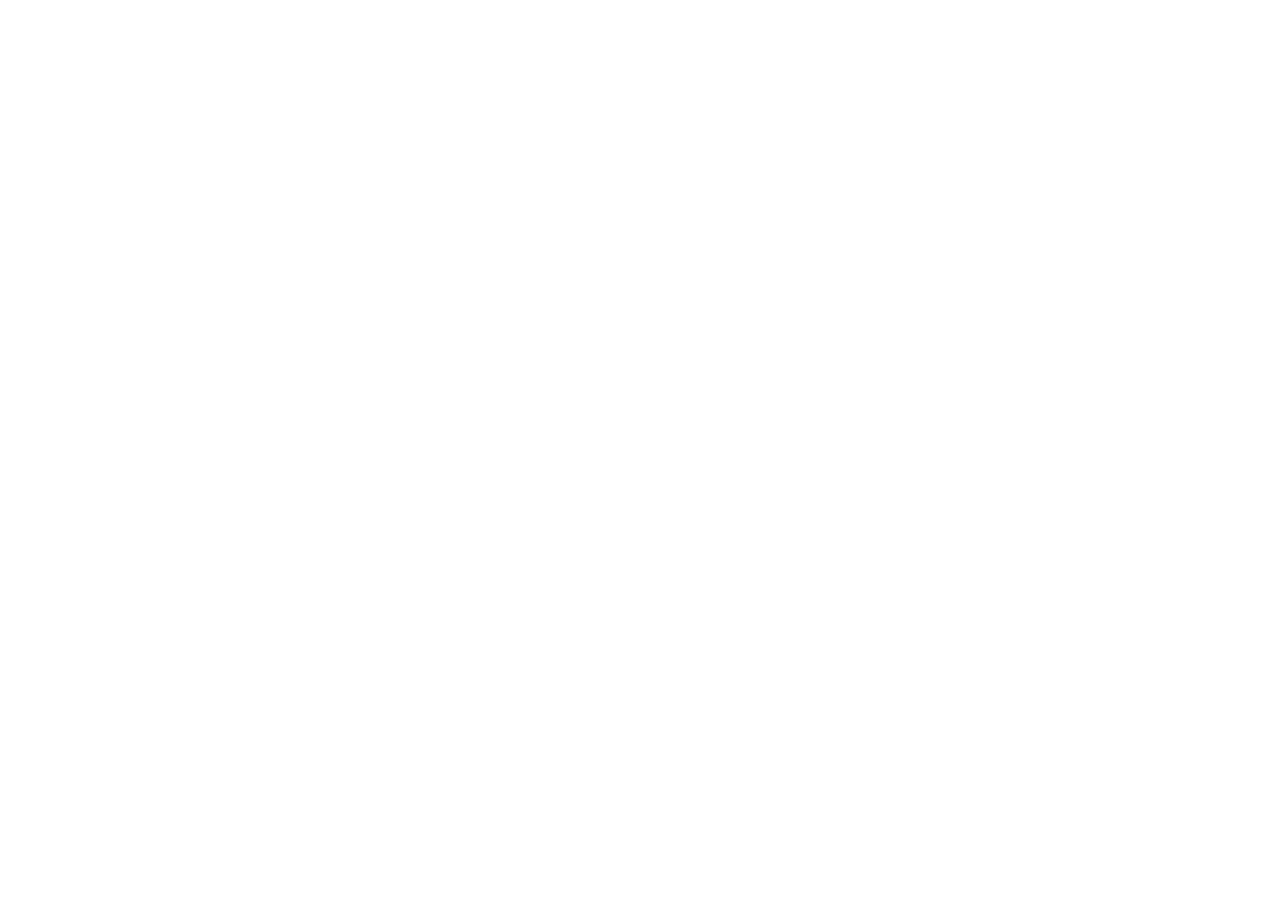
==== create.html @ e1dc2765 "added title" ====
<!DOCTYPE html>
<!--[if lt IE 7]>      <html class="no-js lt-ie9 lt-ie8 lt-ie7"> <![endif]-->
<!--[if IE 7]>         <html class="no-js lt-ie9 lt-ie8"> <![endif]-->
<!--[if IE 8]>         <html class="no-js lt-ie9"> <![endif]-->
<!--[if gt IE 8]>      <html class="no-js"> <!--<![endif]-->
<html>
    <head>
        <meta charset="utf-8">
        <meta http-equiv="X-UA-Compatible" content="IE=edge">
        <title></title>
        <meta name="description" content="create">
        <meta name="viewport" content="width=device-width, initial-scale=1">
        <link rel="stylesheet" href="css/create.css">
    </head>
    <body>
        <!--[if lt IE 7]>
            <p class="browsehappy">You are using an <strong>outdated</strong> browser. Please <a href="#">upgrade your browser</a> to improve your experience.</p>
        <![endif]-->
        <div id = "map"></div>
        <script src="create.js" async defer></script>
    </body>
</html>
---- css/create.css ----
#map {
    height: 80vh;
    width: 20vh;
}
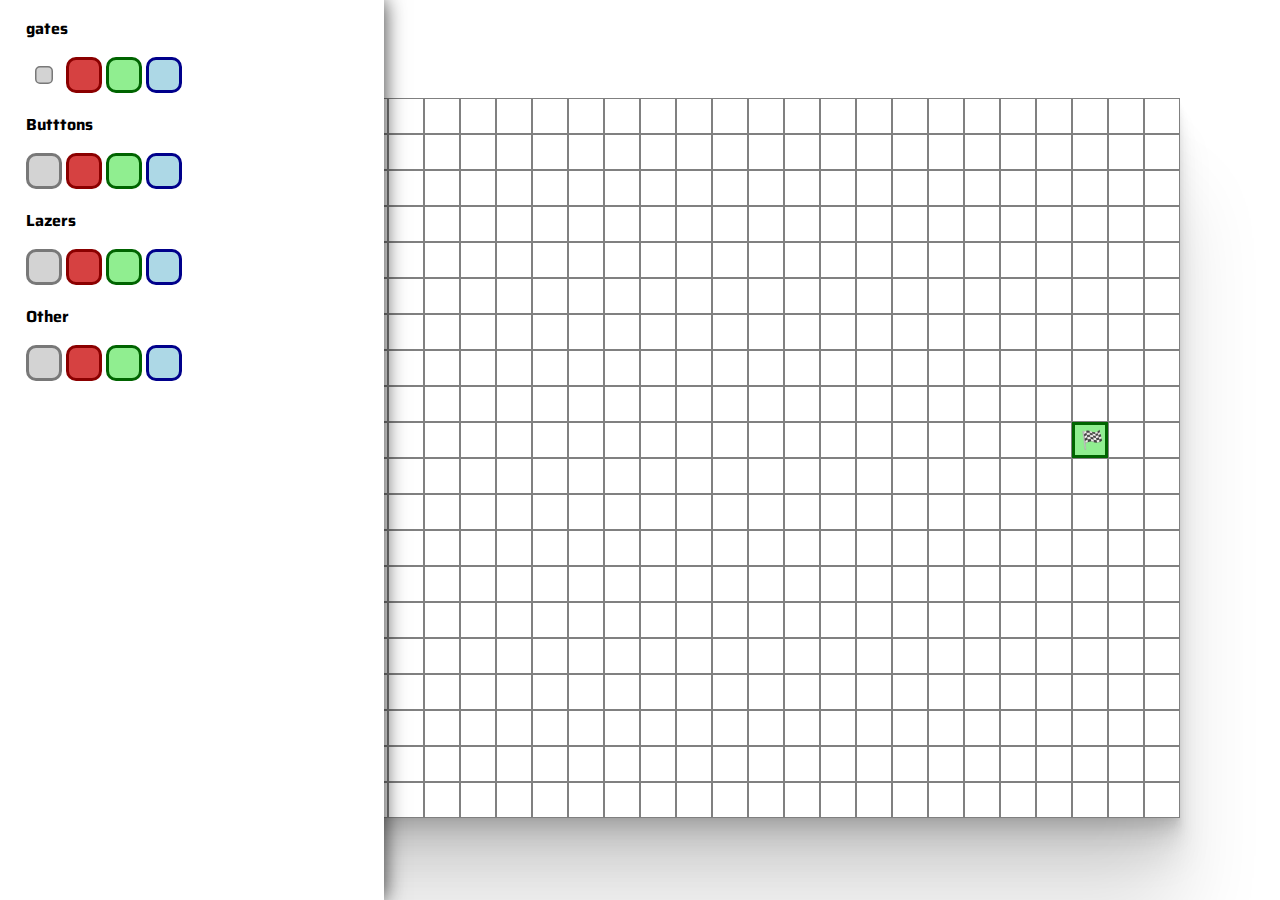
==== commit f0ac836e: "added tool selector and playabilty" ====
--- a/create.html
+++ b/create.html
@@ -11,12 +11,46 @@
         <meta name="description" content="create">
         <meta name="viewport" content="width=device-width, initial-scale=1">
         <link rel="stylesheet" href="css/create.css">
+                <link rel="preconnect" href="https://fonts.googleapis.com">
+<link rel="preconnect" href="https://fonts.gstatic.com" crossorigin>
+<link href="https://fonts.googleapis.com/css2?family=Saira:wght@200&display=swap" rel="stylesheet">
     </head>
-    <body>
+    <body class = "body">
         <!--[if lt IE 7]>
             <p class="browsehappy">You are using an <strong>outdated</strong> browser. Please <a href="#">upgrade your browser</a> to improve your experience.</p>
         <![endif]-->
+        <div id = "toolSelector">
+        <p>gates</p>
+        <div id = "options">
+        <button id = "grg"></button>
+        <button id = "rg"></button>
+        <button id = "gg"></button>
+        <button id = "bg"></button>
+        </div>
+        <p>Butttons</p>
+        <div id = "options">
+        <button id = "grb"></button>
+        <button id = "rb"></button>
+        <button id = "gb"></button>
+        <button id = "bb"></button>
+        </div>
+        <p>Lazers</p>
+        <div id = "options">
+        <button id = "grb"></button>
+        <button id = "rb"></button>
+        <button id = "gb"></button>
+        <button id = "bb"></button>
+        </div>
+        <p>Other</p>
+        <div id = "options">
+        <button id = "grb"></button>
+        <button id = "rb"></button>
+        <button id = "gb"></button>
+        <button id = "bb"></button>
+        </div>
+        </div>
         <div id = "map"></div>
-        <script src="create.js" async defer></script>
+        
+        <script src="javascript/create.js" async defer></script>
     </body>
 </html>--- a/css/create.css
+++ b/css/create.css
@@ -1,4 +1,124 @@
+.body {
+    height: 100%;
+    display: flex;
+    flex-direction: column;
+    justify-content: center;
+    align-items: center;
+    padding-top: 10vh;
+    font-family: 'Saira', sans-serif;
+
+}
+
 #map {
+    position: relative;
     height: 80vh;
-    width: 20vh;
+    width: 120vh;
+    box-shadow:
+    0 2.8px 2.2px rgba(0, 0, 0, 0.034),
+    0 6.7px 5.3px rgba(0, 0, 0, 0.048),
+    0 12.5px 10px rgba(0, 0, 0, 0.06),
+    0 22.3px 17.9px rgba(0, 0, 0, 0.072),
+    0 41.8px 33.4px rgba(0, 0, 0, 0.086),
+    0 100px 80px rgba(0, 0, 0, 0.12);
+    z-index: 2;
+}
+
+#map > * {
+    font-size: 2vh;
+}
+
+#toolSelector {
+    position: absolute;
+    top: 0;
+    width: 30vw;
+    left: -27vw;
+    height: 100vh;
+    -webkit-box-shadow:0 0 20px rgba(0,0,0,0.8);
+    -moz-box-shadow:0 0 20px rgba(0,0,0,0.8);
+    box-shadow:0 0 20px rgba(0,0,0,0.8);
+    transition: 1s;
+    z-index: 3;
+    background-color: white;
+}
+
+#toolSelector:hover {
+    left: 0vw;
+    z-index: 3;
+}
+
+
+
+#toolSelector > * {
+    font-weight: bold;
+    margin-left: 2vw;
+}
+
+#optons {
+    display: flex;
+    flex-direction: row;
+}
+
+#grg {
+    height: 4vh;
+    width: 4vh;
+    border-radius: 10px;
+    border: 3px solid rgb(120,120,120);
+    background-color: lightgrey;
+    transform: scale(0.5)
+}
+
+#rg {
+    height: 4vh;
+    width: 4vh;
+    border-radius: 10px;
+    border: 3px solid Darkred;
+    background-color: rgb(214, 65, 65);
+}
+
+#gg {
+    height: 4vh;
+    width: 4vh;
+    border-radius: 10px;
+    border: 3px solid Darkgreen;
+    background-color: lightgreen;
+}
+
+#bg {
+    height: 4vh;
+    width: 4vh;
+    border-radius: 10px;
+    border: 3px solid Darkblue;
+    background-color: lightblue;
+}
+
+#grb {
+    height: 4vh;
+    width: 4vh;
+    border-radius: 10px;
+    border: 3px solid rgb(120,120,120);
+    background-color: lightgrey;
+}
+
+#rb {
+    height: 4vh;
+    width: 4vh;
+    border-radius: 10px;
+    border: 3px solid Darkred;
+    background-color: rgb(214, 65, 65);
+}
+
+#gb {
+    height: 4vh;
+    width: 4vh;
+    border-radius: 10px;
+    border: 3px solid Darkgreen;
+    background-color: lightgreen;
+}
+
+#bb {
+    height: 4vh;
+    width: 4vh;
+    border-radius: 10px;
+    border: 3px solid Darkblue;
+    background-color: lightblue;
 }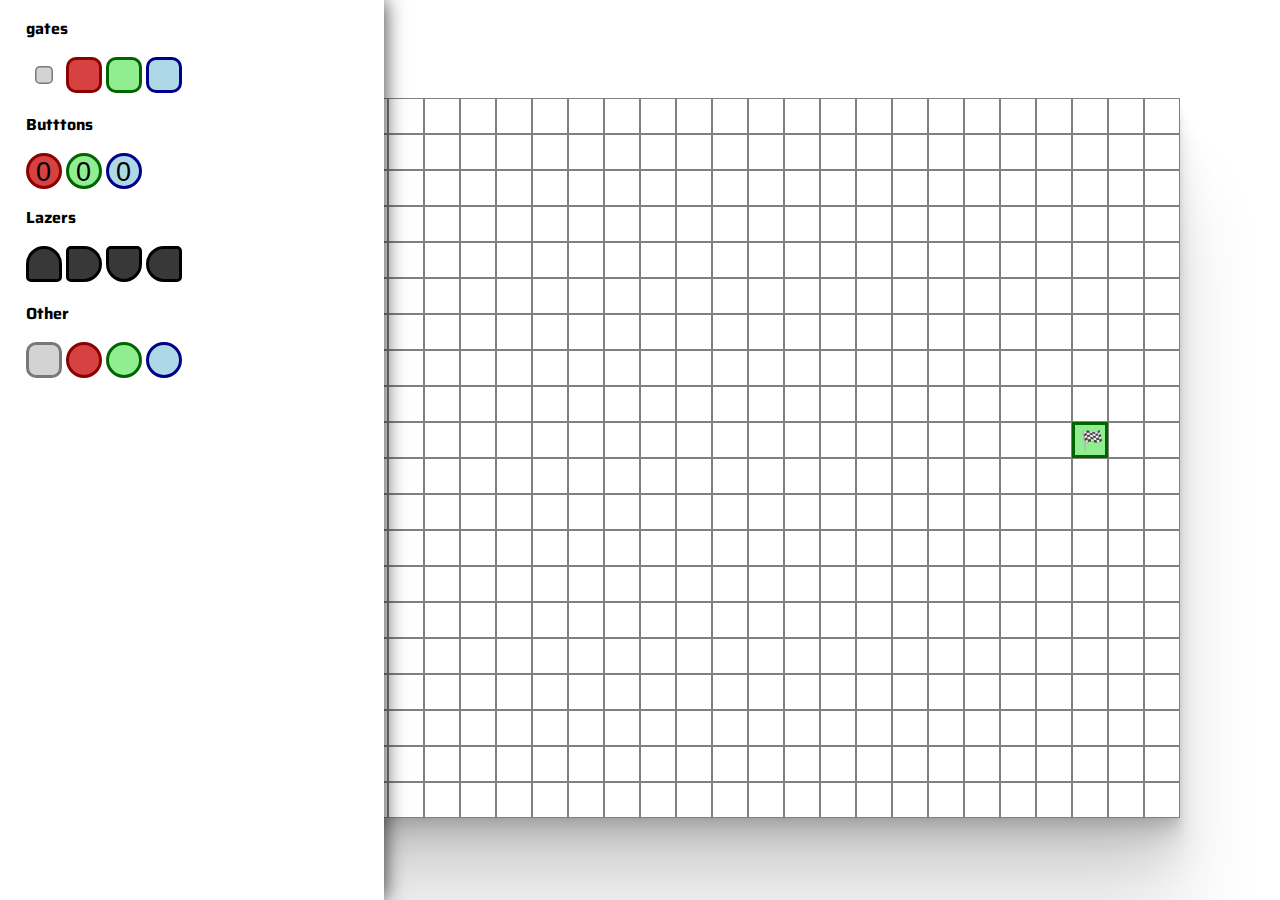
==== commit 51510ba1: "added all gate and botton colours" ====
--- a/create.html
+++ b/create.html
@@ -29,21 +29,20 @@
         </div>
         <p>Butttons</p>
         <div id = "options">
-        <button id = "grb"></button>
-        <button id = "rb"></button>
-        <button id = "gb"></button>
-        <button id = "bb"></button>
+        <button id = "rb">0</button>
+        <button id = "gb">0</button>
+        <button id = "bb">0</button>
         </div>
         <p>Lazers</p>
         <div id = "options">
-        <button id = "grb"></button>
-        <button id = "rb"></button>
-        <button id = "gb"></button>
-        <button id = "bb"></button>
+        <button id = "nlzr"></button>
+        <button id = "elzr"></button>
+        <button id = "slzr"></button>
+        <button id = "wlzr"></button>
         </div>
         <p>Other</p>
         <div id = "options">
-        <button id = "grb"></button>
+        <button id = "grw"></button>
         <button id = "rb"></button>
         <button id = "gb"></button>
         <button id = "bb"></button>
--- a/css/create.css
+++ b/css/create.css
@@ -99,26 +99,84 @@
     background-color: lightgrey;
 }
 
+#grw {
+    height: 4vh;
+    width: 4vh;
+    border-radius: 10px;
+    border: 3px solid rgb(120,120,120);
+    background-color: lightgrey;
+}
+
 #rb {
     height: 4vh;
     width: 4vh;
-    border-radius: 10px;
+    border-radius: 50%;
     border: 3px solid Darkred;
     background-color: rgb(214, 65, 65);
+    text-align: center;
+    font-size: 3vh;
+    color: black;
 }
 
 #gb {
     height: 4vh;
     width: 4vh;
-    border-radius: 10px;
+    border-radius: 50%;
     border: 3px solid Darkgreen;
     background-color: lightgreen;
+    text-align: center;
+    font-size: 3vh;
+    color: black;
 }
 
 #bb {
     height: 4vh;
     width: 4vh;
-    border-radius: 10px;
+    border-radius: 50%;
     border: 3px solid Darkblue;
     background-color: lightblue;
-}+    text-align: center;
+    font-size: 3vh;
+    color: black;
+}
+
+#slzr {
+    height: 4vh;
+    width: 4vh;
+    border-radius: 10px;
+    border-bottom-left-radius: 100%;
+    border-bottom-right-radius: 100%;
+    border: 3px solid black;
+    background-color: rgb(56, 56, 56);
+}
+
+#elzr {
+    height: 4vh;
+    width: 4vh;
+    border-radius: 10px;
+    border-top-right-radius: 100%;
+    border-bottom-right-radius: 100%;
+    border: 3px solid black;
+    background-color: rgb(56, 56, 56);
+}
+
+#nlzr {
+    height: 4vh;
+    width: 4vh;
+    border-radius: 10px;
+    border-top-left-radius: 100%;
+    border-top-right-radius: 100%;
+    border: 3px solid black;
+    background-color: rgb(56, 56, 56);
+}
+
+#wlzr {
+    height: 4vh;
+    width: 4vh;
+    border-radius: 10px;
+    border-top-left-radius: 100%;
+    border-bottom-left-radius: 100%;
+    border: 3px solid black;
+    background-color: rgb(56, 56, 56);
+}
+
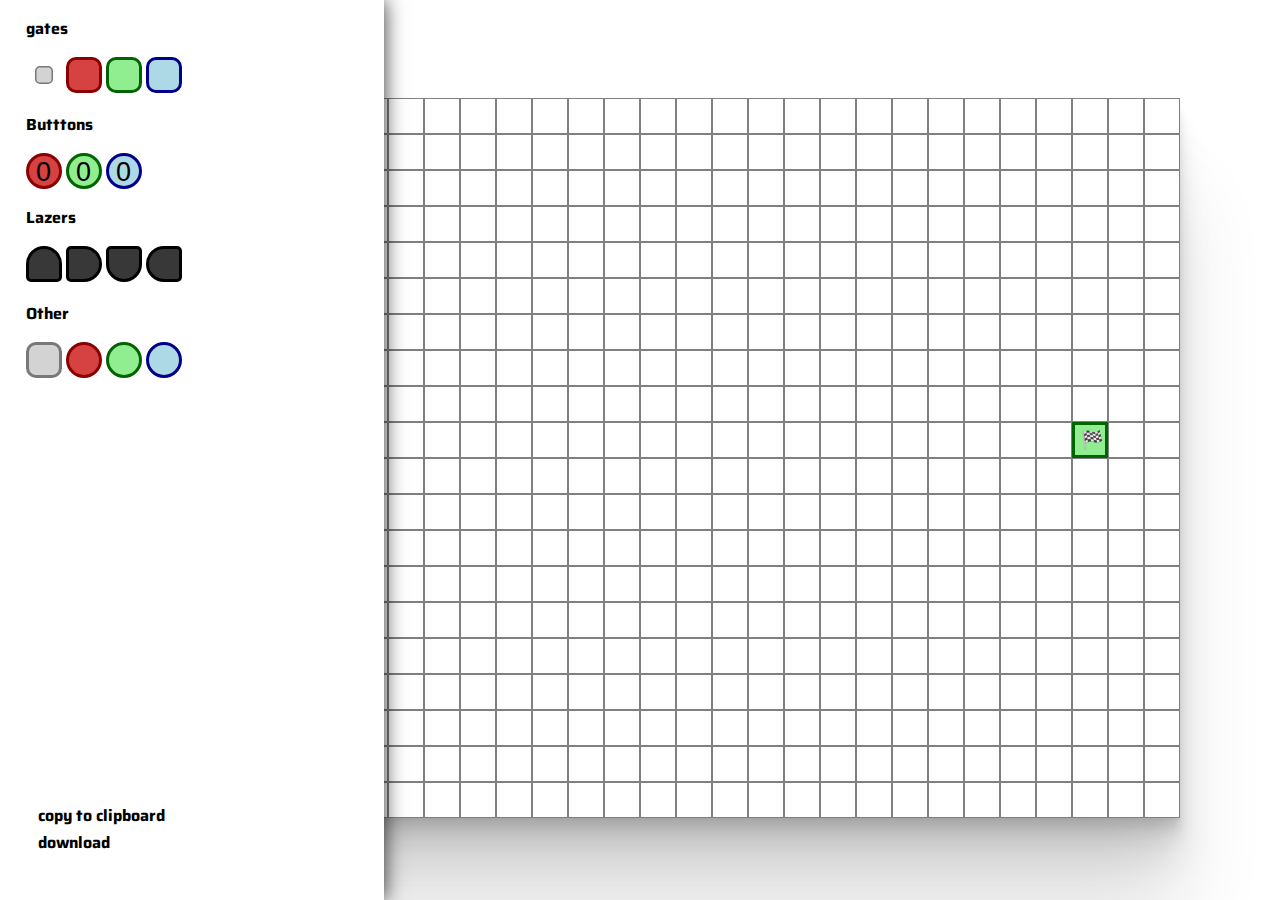
==== commit b0561881: "added download buttons" ====
--- a/create.html
+++ b/create.html
@@ -4,52 +4,65 @@
 <!--[if IE 8]>         <html class="no-js lt-ie9"> <![endif]-->
 <!--[if gt IE 8]>      <html class="no-js"> <!--<![endif]-->
 <html>
-    <head>
-        <meta charset="utf-8">
-        <meta http-equiv="X-UA-Compatible" content="IE=edge">
-        <title></title>
-        <meta name="description" content="create">
-        <meta name="viewport" content="width=device-width, initial-scale=1">
-        <link rel="stylesheet" href="css/create.css">
-                <link rel="preconnect" href="https://fonts.googleapis.com">
-<link rel="preconnect" href="https://fonts.gstatic.com" crossorigin>
-<link href="https://fonts.googleapis.com/css2?family=Saira:wght@200&display=swap" rel="stylesheet">
-    </head>
-    <body class = "body">
-        <!--[if lt IE 7]>
-            <p class="browsehappy">You are using an <strong>outdated</strong> browser. Please <a href="#">upgrade your browser</a> to improve your experience.</p>
-        <![endif]-->
-        <div id = "toolSelector">
-        <p>gates</p>
-        <div id = "options">
-        <button id = "grg"></button>
-        <button id = "rg"></button>
-        <button id = "gg"></button>
-        <button id = "bg"></button>
-        </div>
-        <p>Butttons</p>
-        <div id = "options">
-        <button id = "rb">0</button>
-        <button id = "gb">0</button>
-        <button id = "bb">0</button>
-        </div>
-        <p>Lazers</p>
-        <div id = "options">
-        <button id = "nlzr"></button>
-        <button id = "elzr"></button>
-        <button id = "slzr"></button>
-        <button id = "wlzr"></button>
-        </div>
-        <p>Other</p>
-        <div id = "options">
-        <button id = "grw"></button>
-        <button id = "rb"></button>
-        <button id = "gb"></button>
-        <button id = "bb"></button>
-        </div>
-        </div>
-        <div id = "map"></div>
-        
-        <script src="javascript/create.js" async defer></script>
-    </body>
-</html>+  <head>
+    <meta charset="utf-8" />
+    <meta http-equiv="X-UA-Compatible" content="IE=edge" />
+    <title></title>
+    <meta name="description" content="create" />
+    <meta name="viewport" content="width=device-width, initial-scale=1" />
+    <link rel="stylesheet" href="css/create.css" />
+    <link rel="preconnect" href="https://fonts.googleapis.com" />
+    <link rel="preconnect" href="https://fonts.gstatic.com" crossorigin />
+    <link
+      href="https://fonts.googleapis.com/css2?family=Saira:wght@200&display=swap"
+      rel="stylesheet"
+    />
+  </head>
+  <body class="body">
+    <!--[if lt IE 7]>
+      <p class="browsehappy">
+        You are using an <strong>outdated</strong> browser. Please
+        <a href="#">upgrade your browser</a> to improve your experience.
+      </p>
+    <![endif]-->
+    <div id="toolSelector">
+      <p>gates</p>
+      <div id="options">
+        <button id="grg"></button>
+        <button id="rg"></button>
+        <button id="gg"></button>
+        <button id="bg"></button>
+      </div>
+      <p>Butttons</p>
+      <div id="options">
+        <button id="rb">0</button>
+        <button id="gb">0</button>
+        <button id="bb">0</button>
+      </div>
+      <p>Lazers</p>
+      <div id="options">
+        <button id="nlzr"></button>
+        <button id="elzr"></button>
+        <button id="slzr"></button>
+        <button id="wlzr"></button>
+      </div>
+      <p>Other</p>
+      <div id="options">
+        <button id="grw"></button>
+        <button id="rb"></button>
+        <button id="gb"></button>
+        <button id="bb"></button>
+      </div>
+      <a id="download" onclick="downloadFile()">
+        download
+      </a>
+      <a id="copy" onclick="copy()">
+        copy to clipboard
+      </a>
+    </div>
+    
+    <div id="map"></div>
+
+    <script src="javascript/create.js" async defer></script>
+  </body>
+</html>
--- a/css/create.css
+++ b/css/create.css
@@ -180,3 +180,14 @@
     background-color: rgb(56, 56, 56);
 }
 
+#download {
+
+    position: absolute;
+    left: 1vw;
+    bottom: 5vh;
+}
+#copy {
+    position: absolute;
+    left: 1vw;
+    bottom: 8vh;
+}
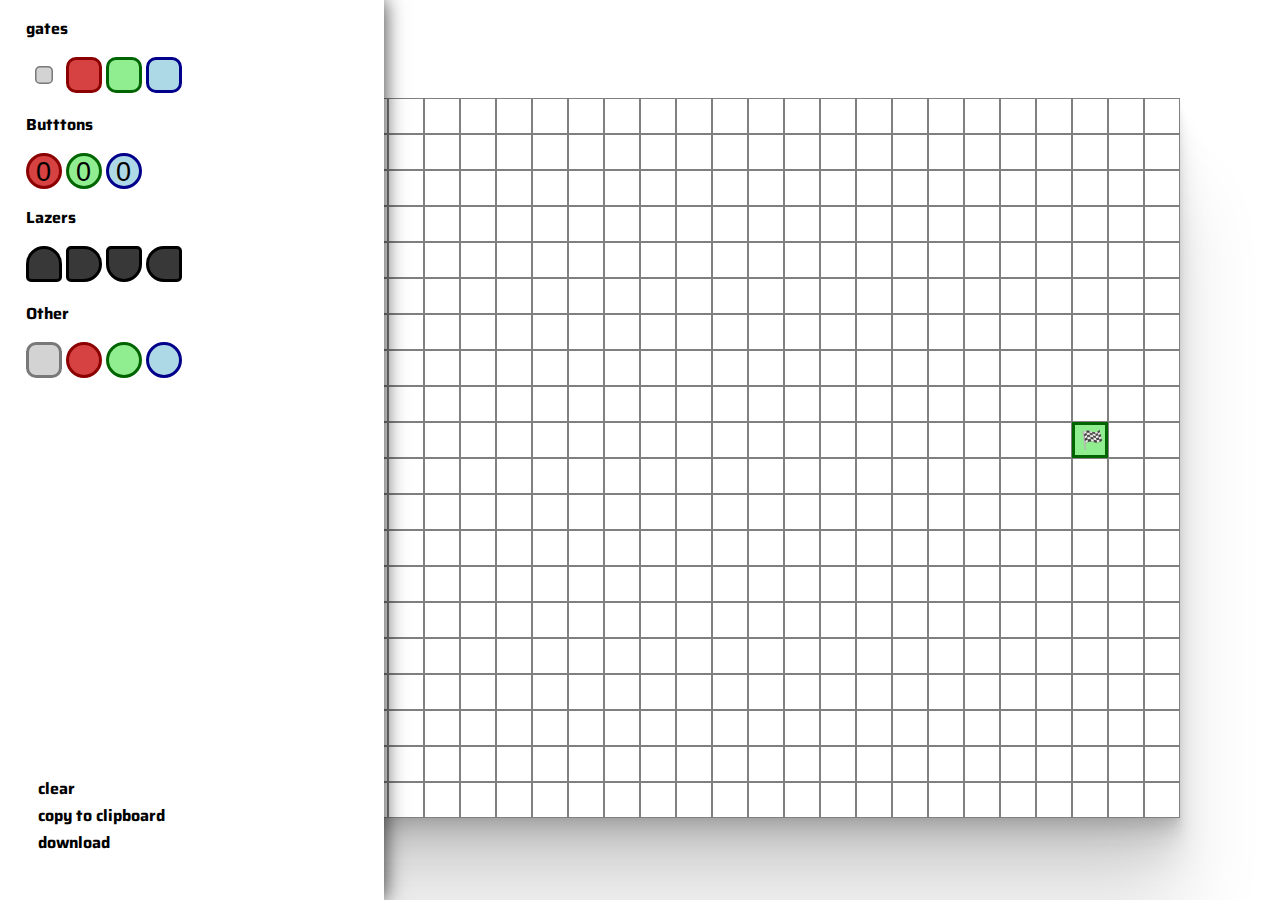
==== commit d489e63a: "added clear map button" ====
--- a/create.html
+++ b/create.html
@@ -59,6 +59,9 @@
       <a id="copy" onclick="copy()">
         copy to clipboard
       </a>
+      <a id="clear" onclick="clearMap()">
+        clear
+      </a>
     </div>
     
     <div id="map"></div>
--- a/css/create.css
+++ b/css/create.css
@@ -191,3 +191,9 @@
     left: 1vw;
     bottom: 8vh;
 }
+
+#clear {
+    position: absolute;
+    left: 1vw;
+    bottom: 11vh;
+}